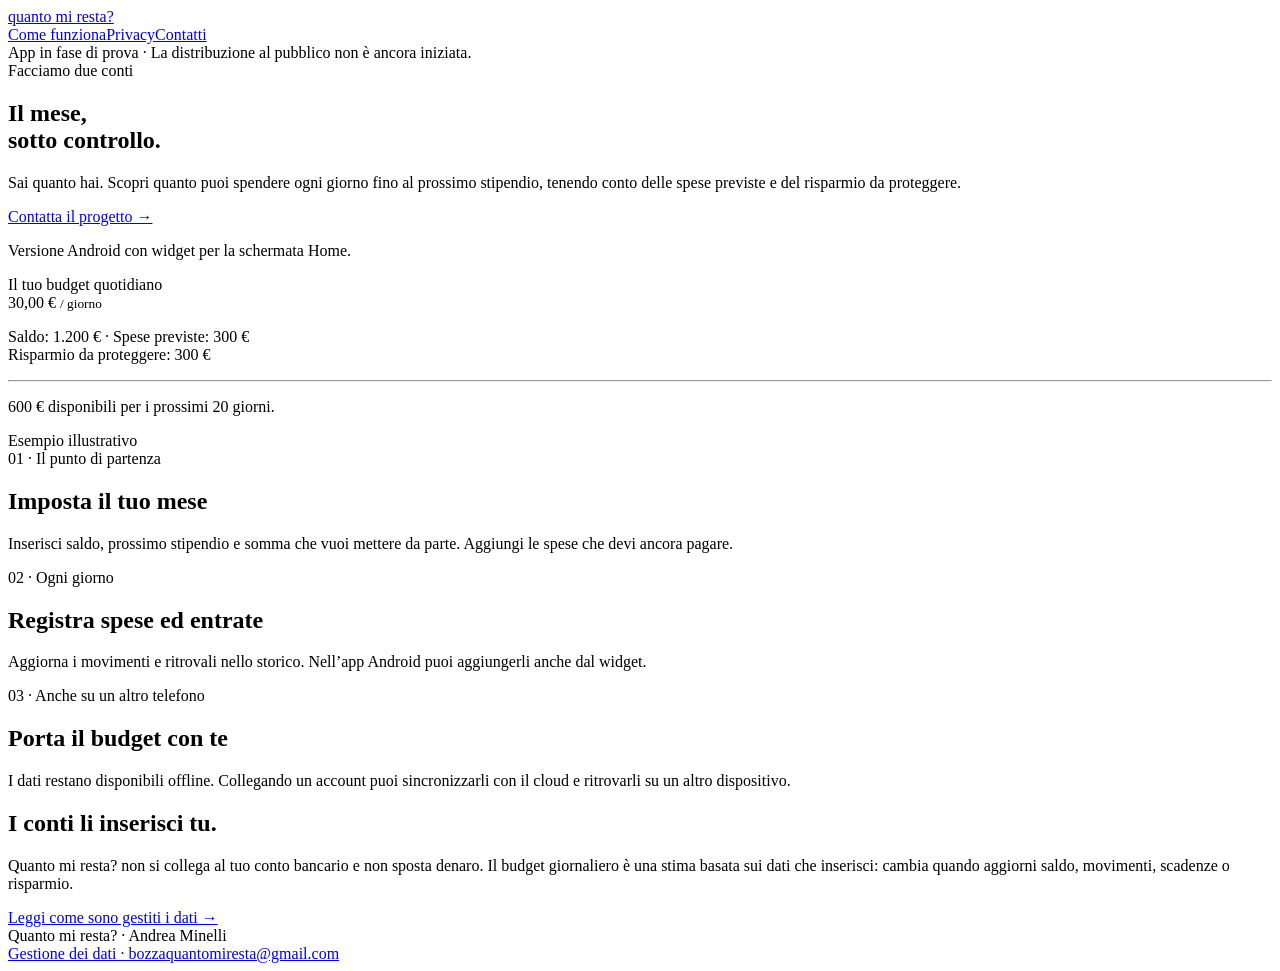
==== index.html @ 23bb5853 "Add Quanto mi resta public project presentation" ====
<!doctype html><html lang="it"><head><meta charset="utf-8"><meta name="viewport" content="width=device-width,initial-scale=1"><meta name="robots" content="noindex,nofollow"><meta name="description" content="Quanto mi resta? Il budget quotidiano, le spese e le entrate in un unico posto."><title>Quanto mi resta? — Il mese, sotto controllo</title><link rel="icon" href="icon.svg"><link rel="stylesheet" href="pagine.css"></head><body><div class="wrap"><header><a class="brand" href="index.html"><img src="icon.svg" alt="">quanto mi resta?</a><nav aria-label="Navigazione"><a href="#come-funziona">Come funziona</a><a href="privacy.html">Privacy</a><a href="mailto:quantomiresta@gmail.com">Contatti</a></nav></header><aside class="draft">App in fase di prova · La distribuzione al pubblico non è ancora iniziata.</aside><main><section class="hero"><div><span class="eyebrow">Facciamo due conti</span><h1>Il mese,<br>sotto controllo.</h1><p class="lead">Sai quanto hai. Scopri quanto puoi spendere ogni giorno fino al prossimo stipendio, tenendo conto delle spese previste e del risparmio da proteggere.</p><a class="button" href="mailto:quantomiresta@gmail.com">Contatta il progetto →</a><p class="meta">Versione Android con widget per la schermata Home.</p></div><div class="budget" aria-label="Esempio di calcolo con dati illustrativi"><span class="eyebrow">Il tuo budget quotidiano</span><div class="amount">30,00 € <small>/ giorno</small></div><p>Saldo: 1.200 € · Spese previste: 300 €<br>Risparmio da proteggere: 300 €</p><hr><p>600 € disponibili per i prossimi 20 giorni.</p><span class="example">Esempio illustrativo</span></div></section><section id="come-funziona" class="features" aria-label="Come funziona"><article><span class="eyebrow">01 · Il punto di partenza</span><h2>Imposta il tuo mese</h2><p>Inserisci saldo, prossimo stipendio e somma che vuoi mettere da parte. Aggiungi le spese che devi ancora pagare.</p></article><article><span class="eyebrow">02 · Ogni giorno</span><h2>Registra spese ed entrate</h2><p>Aggiorna i movimenti e ritrovali nello storico. Nell’app Android puoi aggiungerli anche dal widget.</p></article><article><span class="eyebrow">03 · Anche su un altro telefono</span><h2>Porta il budget con te</h2><p>I dati restano disponibili offline. Collegando un account puoi sincronizzarli con il cloud e ritrovarli su un altro dispositivo.</p></article></section><section class="band"><h2>I conti li inserisci tu.</h2><p>Quanto mi resta? non si collega al tuo conto bancario e non sposta denaro. Il budget giornaliero è una stima basata sui dati che inserisci: cambia quando aggiorni saldo, movimenti, scadenze o risparmio.</p><a href="privacy.html">Leggi come sono gestiti i dati →</a></section></main><footer><span>Quanto mi resta? · Andrea Minelli</span><nav aria-label="Informazioni"><a href="privacy.html">Gestione dei dati · bozza</a><a href="mailto:quantomiresta@gmail.com">quantomiresta@gmail.com</a></nav></footer></div></body></html>
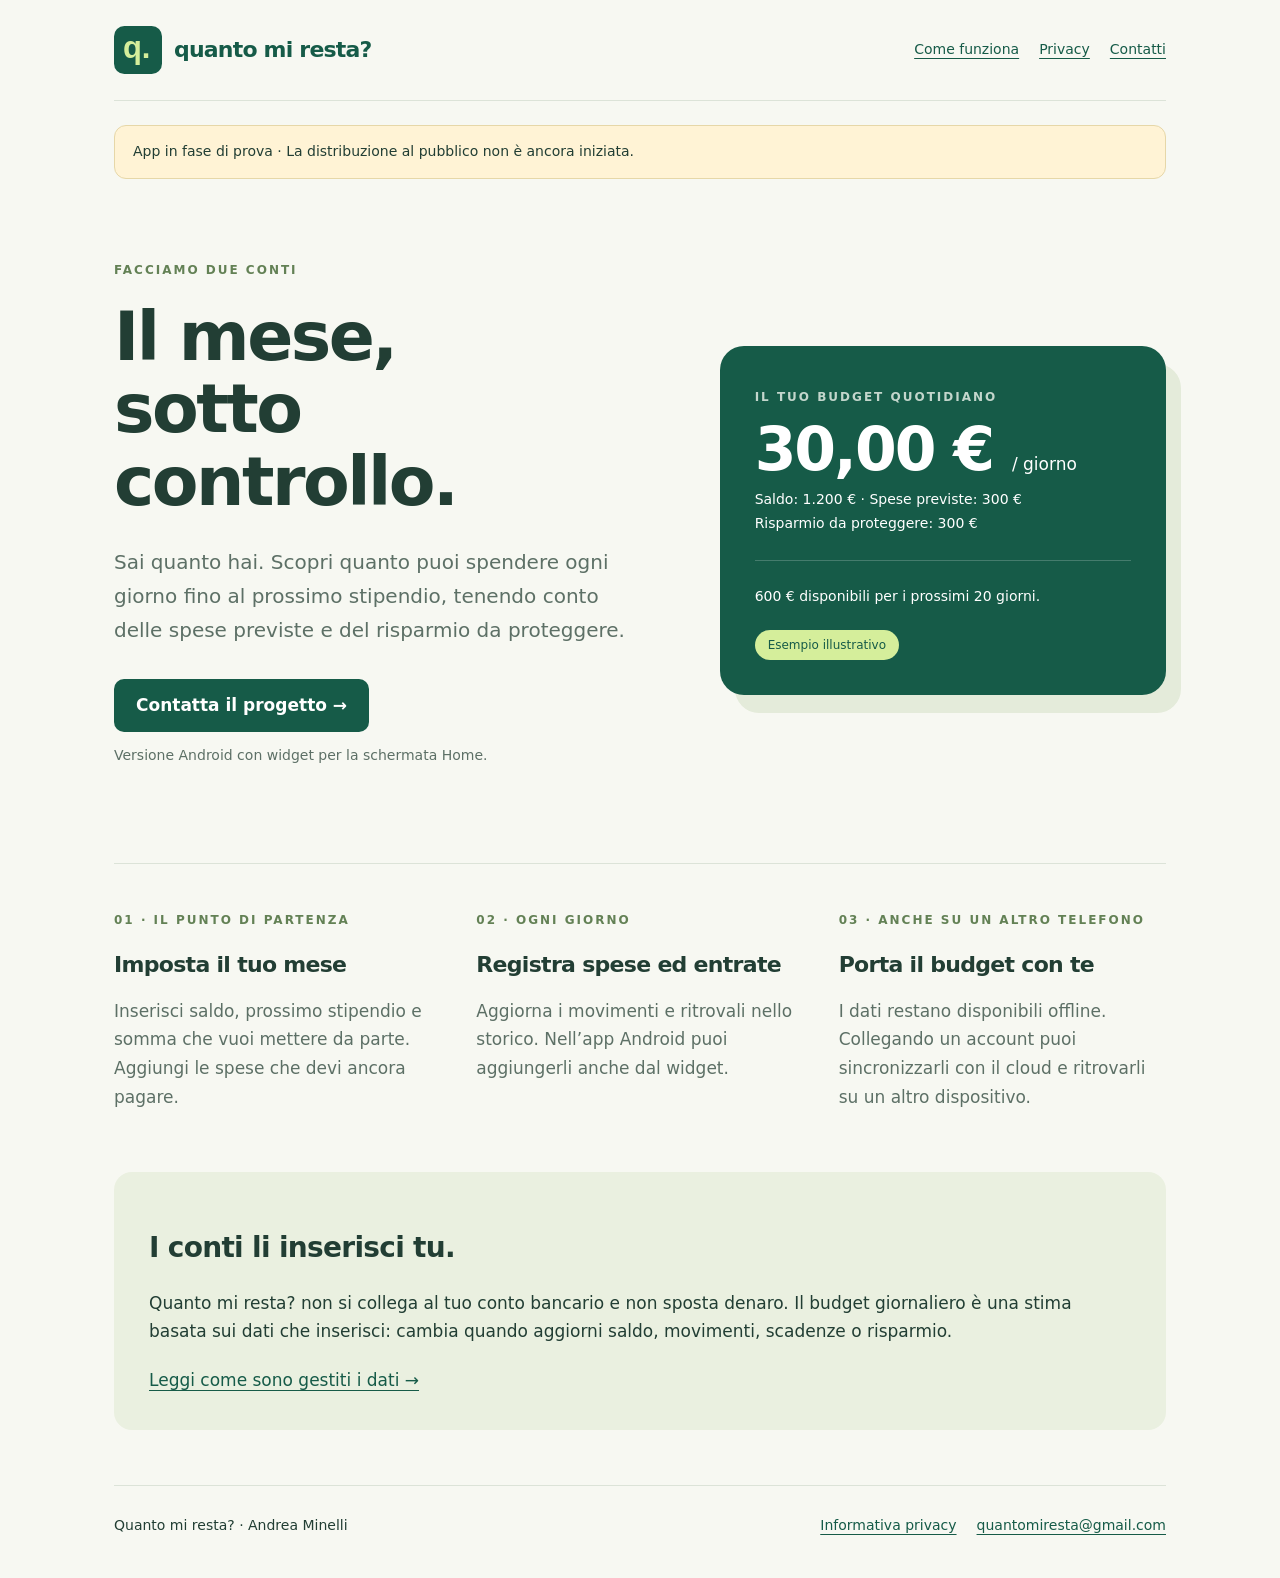
==== commit a4c811ac: "Change only the existing privacy link label from draft to Informativa privacy; verified every other " ====
--- a/index.html
+++ b/index.html
@@ -1 +1 @@
-<!doctype html><html lang="it"><head><meta charset="utf-8"><meta name="viewport" content="width=device-width,initial-scale=1"><meta name="robots" content="noindex,nofollow"><meta name="description" content="Quanto mi resta? Il budget quotidiano, le spese e le entrate in un unico posto."><title>Quanto mi resta? — Il mese, sotto controllo</title><link rel="icon" href="icon.svg"><link rel="stylesheet" href="pagine.css"></head><body><div class="wrap"><header><a class="brand" href="index.html"><img src="icon.svg" alt="">quanto mi resta?</a><nav aria-label="Navigazione"><a href="#come-funziona">Come funziona</a><a href="privacy.html">Privacy</a><a href="mailto:quantomiresta@gmail.com">Contatti</a></nav></header><aside class="draft">App in fase di prova · La distribuzione al pubblico non è ancora iniziata.</aside><main><section class="hero"><div><span class="eyebrow">Facciamo due conti</span><h1>Il mese,<br>sotto controllo.</h1><p class="lead">Sai quanto hai. Scopri quanto puoi spendere ogni giorno fino al prossimo stipendio, tenendo conto delle spese previste e del risparmio da proteggere.</p><a class="button" href="mailto:quantomiresta@gmail.com">Contatta il progetto →</a><p class="meta">Versione Android con widget per la schermata Home.</p></div><div class="budget" aria-label="Esempio di calcolo con dati illustrativi"><span class="eyebrow">Il tuo budget quotidiano</span><div class="amount">30,00 € <small>/ giorno</small></div><p>Saldo: 1.200 € · Spese previste: 300 €<br>Risparmio da proteggere: 300 €</p><hr><p>600 € disponibili per i prossimi 20 giorni.</p><span class="example">Esempio illustrativo</span></div></section><section id="come-funziona" class="features" aria-label="Come funziona"><article><span class="eyebrow">01 · Il punto di partenza</span><h2>Imposta il tuo mese</h2><p>Inserisci saldo, prossimo stipendio e somma che vuoi mettere da parte. Aggiungi le spese che devi ancora pagare.</p></article><article><span class="eyebrow">02 · Ogni giorno</span><h2>Registra spese ed entrate</h2><p>Aggiorna i movimenti e ritrovali nello storico. Nell’app Android puoi aggiungerli anche dal widget.</p></article><article><span class="eyebrow">03 · Anche su un altro telefono</span><h2>Porta il budget con te</h2><p>I dati restano disponibili offline. Collegando un account puoi sincronizzarli con il cloud e ritrovarli su un altro dispositivo.</p></article></section><section class="band"><h2>I conti li inserisci tu.</h2><p>Quanto mi resta? non si collega al tuo conto bancario e non sposta denaro. Il budget giornaliero è una stima basata sui dati che inserisci: cambia quando aggiorni saldo, movimenti, scadenze o risparmio.</p><a href="privacy.html">Leggi come sono gestiti i dati →</a></section></main><footer><span>Quanto mi resta? · Andrea Minelli</span><nav aria-label="Informazioni"><a href="privacy.html">Gestione dei dati · bozza</a><a href="mailto:quantomiresta@gmail.com">quantomiresta@gmail.com</a></nav></footer></div></body></html>
+<!doctype html><html lang="it"><head><meta charset="utf-8"><meta name="viewport" content="width=device-width,initial-scale=1"><meta name="robots" content="noindex,nofollow"><meta name="description" content="Quanto mi resta? Il budget quotidiano, le spese e le entrate in un unico posto."><title>Quanto mi resta? — Il mese, sotto controllo</title><link rel="icon" href="icon.svg"><link rel="stylesheet" href="pagine.css"></head><body><div class="wrap"><header><a class="brand" href="index.html"><img src="icon.svg" alt="">quanto mi resta?</a><nav aria-label="Navigazione"><a href="#come-funziona">Come funziona</a><a href="privacy.html">Privacy</a><a href="mailto:quantomiresta@gmail.com">Contatti</a></nav></header><aside class="draft">App in fase di prova · La distribuzione al pubblico non è ancora iniziata.</aside><main><section class="hero"><div><span class="eyebrow">Facciamo due conti</span><h1>Il mese,<br>sotto controllo.</h1><p class="lead">Sai quanto hai. Scopri quanto puoi spendere ogni giorno fino al prossimo stipendio, tenendo conto delle spese previste e del risparmio da proteggere.</p><a class="button" href="mailto:quantomiresta@gmail.com">Contatta il progetto →</a><p class="meta">Versione Android con widget per la schermata Home.</p></div><div class="budget" aria-label="Esempio di calcolo con dati illustrativi"><span class="eyebrow">Il tuo budget quotidiano</span><div class="amount">30,00 € <small>/ giorno</small></div><p>Saldo: 1.200 € · Spese previste: 300 €<br>Risparmio da proteggere: 300 €</p><hr><p>600 € disponibili per i prossimi 20 giorni.</p><span class="example">Esempio illustrativo</span></div></section><section id="come-funziona" class="features" aria-label="Come funziona"><article><span class="eyebrow">01 · Il punto di partenza</span><h2>Imposta il tuo mese</h2><p>Inserisci saldo, prossimo stipendio e somma che vuoi mettere da parte. Aggiungi le spese che devi ancora pagare.</p></article><article><span class="eyebrow">02 · Ogni giorno</span><h2>Registra spese ed entrate</h2><p>Aggiorna i movimenti e ritrovali nello storico. Nell’app Android puoi aggiungerli anche dal widget.</p></article><article><span class="eyebrow">03 · Anche su un altro telefono</span><h2>Porta il budget con te</h2><p>I dati restano disponibili offline. Collegando un account puoi sincronizzarli con il cloud e ritrovarli su un altro dispositivo.</p></article></section><section class="band"><h2>I conti li inserisci tu.</h2><p>Quanto mi resta? non si collega al tuo conto bancario e non sposta denaro. Il budget giornaliero è una stima basata sui dati che inserisci: cambia quando aggiorni saldo, movimenti, scadenze o risparmio.</p><a href="privacy.html">Leggi come sono gestiti i dati →</a></section></main><footer><span>Quanto mi resta? · Andrea Minelli</span><nav aria-label="Informazioni"><a href="privacy.html">Informativa privacy</a><a href="mailto:quantomiresta@gmail.com">quantomiresta@gmail.com</a></nav></footer></div></body></html>
--- a/pagine.css
+++ b/pagine.css
@@ -0,0 +1 @@
+:root{--green:#165b48;--lime:#d5ee9b;--ink:#223e34;--paper:#f7f8f2;--line:#dce3d8}*{box-sizing:border-box}body{margin:0;background:var(--paper);color:var(--ink);font:17px/1.7 system-ui,sans-serif}a{color:var(--green);text-underline-offset:4px}a:focus-visible{outline:3px solid #678941;outline-offset:5px}.wrap{max-width:1100px;margin:auto;padding:0 24px}header{display:flex;align-items:center;justify-content:space-between;gap:20px;padding:26px 0;border-bottom:1px solid var(--line)}.brand{display:flex;align-items:center;gap:12px;text-decoration:none;font-weight:800;letter-spacing:-.8px;font-size:22px}.brand img{width:48px;height:48px}nav{display:flex;gap:20px;flex-wrap:wrap}nav a{font-size:14px}.draft{margin:24px 0 0;padding:14px 18px;background:#fff3d5;border:1px solid #e6d7a8;border-radius:12px;font-size:14px}.hero{display:grid;grid-template-columns:1.2fr 1fr;gap:70px;align-items:center;padding:75px 0}.eyebrow{text-transform:uppercase;letter-spacing:2px;font-size:12px;font-weight:750;color:#638155}h1{font-size:clamp(38px,5.5vw,68px);line-height:1.07;letter-spacing:-2.5px;margin:18px 0 26px}h2{line-height:1.25;letter-spacing:-.7px;font-size:28px}p{margin:0 0 20px}.lead{font-size:20px;color:#5d7066}.button{display:inline-block;background:var(--green);color:white;border-radius:10px;padding:12px 22px;text-decoration:none;font-weight:650;margin:12px 0}.budget{padding:35px;background:var(--green);color:white;border-radius:24px;box-shadow:15px 18px 0 #e4ebda}.budget .eyebrow{color:#c3d6cc}.amount{font-size:60px;line-height:1.3;font-weight:750;letter-spacing:-2px}.amount small{font-size:17px;font-weight:400;letter-spacing:0}.budget hr{border:0;border-top:1px solid #ffffff33;margin:24px 0}.budget p{font-size:14px}.example{display:inline-block;background:var(--lime);color:var(--green);border-radius:24px;padding:5px 13px;font-size:12px}.features{border-top:1px solid var(--line);padding:40px 0;display:grid;grid-template-columns:repeat(3,1fr);gap:35px}.features h2{font-size:22px}.features p{color:#5d7066}.band{padding:35px;border-radius:18px;background:#eaf0e0;margin:0 0 55px}.article{max-width:780px;padding:45px 0 65px}.article h1{font-size:45px}.article h2{margin-top:35px;font-size:25px}.article ul{padding-left:24px}.note{padding:18px 22px;background:#fff3d5;border-left:4px solid #c19b41;border-radius:8px}.meta{color:#5d7066;font-size:14px}footer{padding:28px 0 40px;border-top:1px solid var(--line);display:flex;justify-content:space-between;gap:20px;flex-wrap:wrap;font-size:14px}@media(max-width:740px){header{align-items:flex-start;flex-direction:column}.hero{grid-template-columns:1fr;gap:35px;padding:45px 0}.features{grid-template-columns:1fr;gap:18px}.budget{padding:27px}.amount{font-size:52px}.article h1{font-size:36px}.band{padding:25px}h1{letter-spacing:-1.5px}}
